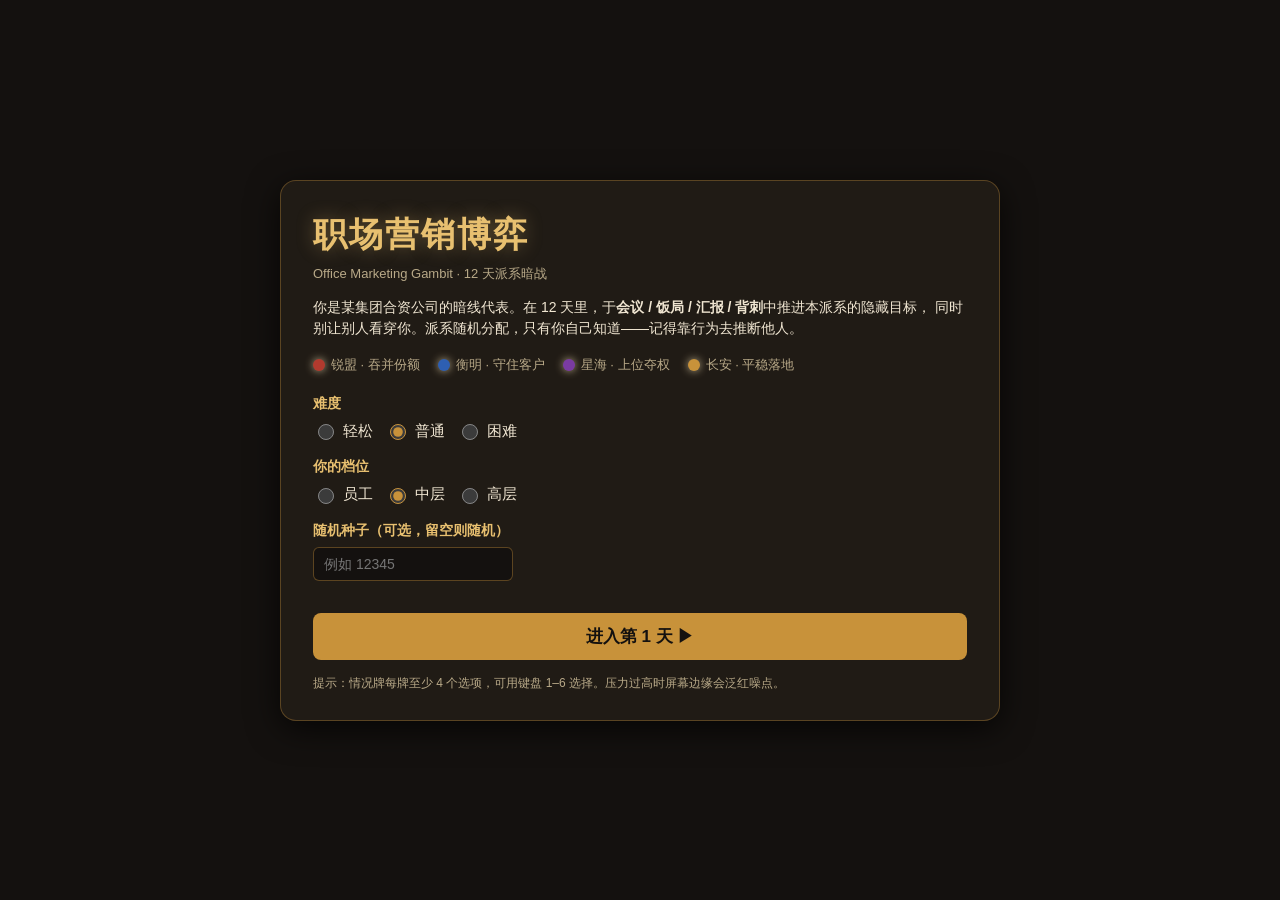
==== web/index.html @ d74a3588 "feat: 网页版「王权」式 Reigns 四表盘机制(业绩/人脉/声望/精力 此消彼长 + 左右二选一 + 触边危机) 并完成 Python 端同步" ====
<!DOCTYPE html>
<html lang="zh-CN">
<head>
  <meta charset="UTF-8" />
  <meta name="viewport" content="width=device-width, initial-scale=1.0, viewport-fit=cover" />
  <meta name="color-scheme" content="dark" />
  <meta name="theme-color" content="#14110F" />
  <title>职场营销博弈 · Office Marketing Gambit</title>
  <link rel="stylesheet" href="style.css" />
</head>
<body>
  <div id="stress-overlay"></div>

  <!-- ============ 开局选择 ============ -->
  <section id="start-screen" class="screen">
    <div class="start-card">
      <h1 class="game-title">职场营销博弈</h1>
      <div class="game-subtitle">Office Marketing Gambit · 12 天派系暗战</div>
      <p class="start-intro">
        你是某集团合资公司的暗线代表。在 12 天里，于<b>会议 / 饭局 / 汇报 / 背刺</b>中推进本派系的隐藏目标，
        同时别让别人看穿你。派系随机分配，只有你自己知道——记得靠行为去推断他人。
      </p>

      <div class="legend">
        <div class="legend-item"><span class="dot" style="background:#B23A2E"></span>锐盟 · 吞并份额</div>
        <div class="legend-item"><span class="dot" style="background:#2E5FB2"></span>衡明 · 守住客户</div>
        <div class="legend-item"><span class="dot" style="background:#7A3BA2"></span>星海 · 上位夺权</div>
        <div class="legend-item"><span class="dot" style="background:#C8923A"></span>长安 · 平稳落地</div>
      </div>

      <div class="pick-group">
        <div class="pick-label">难度</div>
        <div class="pick-opts">
          <label class="radio"><input type="radio" name="difficulty" value="easy" /><span>轻松</span></label>
          <label class="radio"><input type="radio" name="difficulty" value="medium" checked /><span>普通</span></label>
          <label class="radio"><input type="radio" name="difficulty" value="hard" /><span>困难</span></label>
        </div>
      </div>

      <div class="pick-group">
        <div class="pick-label">你的档位</div>
        <div class="pick-opts">
          <label class="radio"><input type="radio" name="tier" value="employee" /><span>员工</span></label>
          <label class="radio"><input type="radio" name="tier" value="mid" checked /><span>中层</span></label>
          <label class="radio"><input type="radio" name="tier" value="senior" /><span>高层</span></label>
        </div>
      </div>

      <div class="pick-group">
        <div class="pick-label">随机种子（可选，留空则随机）</div>
        <div class="pick-opts">
          <input id="seed-input" type="text" inputmode="numeric" placeholder="例如 12345" />
        </div>
      </div>

      <button id="start-btn" class="continue-btn big">进入第 1 天 ▶</button>
      <div class="start-tip">提示：情况牌每牌至少 4 个选项，可用键盘 1–6 选择。压力过高时屏幕边缘会泛红噪点。</div>
    </div>
  </section>

  <!-- ============ 游戏主体 ============ -->
  <section id="game-screen" class="screen" hidden>
    <header id="topbar">
      <div class="top-row">
        <div id="day-label" class="day-label">第 1 天</div>
        <div id="cash-pill" class="cash-pill">预算 ¥20 万</div>
      </div>
      <div class="bars">
        <div class="bar-block">
          <span class="bar-name">业绩</span>
          <div class="bar"><div id="bar-performance" class="bar-fill"></div></div>
          <span id="val-performance" class="bar-val">0</span>
        </div>
        <div class="bar-block">
          <span class="bar-name">人脉</span>
          <div class="bar"><div id="bar-network" class="bar-fill"></div></div>
          <span id="val-network" class="bar-val">0</span>
        </div>
        <div class="bar-block">
          <span class="bar-name">声望</span>
          <div class="bar"><div id="bar-influence" class="bar-fill"></div></div>
          <span id="val-influence" class="bar-val">0</span>
        </div>
        <div class="bar-block">
          <span class="bar-name">精力</span>
          <div class="bar"><div id="bar-energy" class="bar-fill"></div></div>
          <span id="val-energy" class="bar-val">0</span>
        </div>
      </div>
      <div id="meta-line" class="meta-line"></div>
    </header>

    <div id="main-row">
      <div id="stage" class="stage"></div>
      <aside id="sidebar">
        <div id="roster" class="roster"></div>
        <div id="log" class="log"></div>
      </aside>
    </div>
  </section>

  <!-- ============ 终局揭示 ============ -->
  <section id="end-screen" class="screen" hidden></section>

  <!-- ============ Reigns 危机弹层（全屏遮罩） ============ -->
  <div id="crisis-modal" class="crisis-modal" hidden></div>

  <script src="tuning.js"></script>
  <script src="cards.js"></script>
  <script src="game.js"></script>
</body>
</html>
---- web/style.css ----
/* =====================================================================
 * 职场营销博弈 · 暗场烛光主题（遵循 design/art/art-bible.md）
 * 底色 #14110F · 烛光橙 #E8C070 · 派系四色 · 资源条 声望/压力/预算
 * 全中文系统字体；压力升高时边缘泛红噪点偏色。
 * ===================================================================== */
:root {
  --bg-deep: #14110F;
  --bg-panel: #211C17;
  --parchment: #E8D9B5;
  --amber: #C8923A;
  --glow: #E8C070;
  --text-1: #F0E6D2;
  --text-2: #B8A988;
  --danger: #D6453D;
  --caution: #E0A52E;
  --fva: #B23A2E;
  --fvb: #2E5FB2;
  --fvc: #7A3BA2;
  --fvd: #C8923A;
  --r: 8px;
  --font-ui: "Microsoft YaHei", "PingFang SC", "Source Han Sans SC", "Noto Sans CJK SC", SimHei, sans-serif;
  --font-serif: "Source Han Serif SC", "Noto Serif CJK SC", STSong, "Microsoft YaHei", serif;
}

*, *::before, *::after { box-sizing: border-box; }
html, body { margin: 0; padding: 0; height: 100%; max-width: 100%; overflow-x: hidden; }
body {
  background: var(--bg-deep);
  color: var(--text-1);
  font-family: var(--font-ui);
  font-size: 15px;
  line-height: 1.5;
  -webkit-font-smoothing: antialiased;
  overflow: hidden;
}
[hidden] { display: none !important; }

/* 压力偏色噪点覆盖层 */
#stress-overlay {
  position: fixed; inset: 0; pointer-events: none; z-index: 50; opacity: 0;
  transition: opacity .4s ease;
  background:
    radial-gradient(ellipse at center, rgba(0,0,0,0) 55%, rgba(214,69,61,.55) 100%),
    repeating-conic-gradient(from 0deg, rgba(214,69,61,.05) 0deg 6deg, rgba(0,0,0,0) 6deg 12deg);
  mix-blend-mode: screen;
}

.screen { position: relative; width: 100%; max-width: 100%; height: 100vh; }

/* ---------------- 开局选择 ---------------- */
#start-screen { display: flex; align-items: center; justify-content: center; padding: 24px; overflow: auto; }
.start-card {
  width: 100%; max-width: 720px; background: rgba(33,28,23,.94);
  border: 1px solid rgba(200,146,58,.35); border-radius: 16px;
  padding: 28px 32px; box-shadow: 0 8px 32px rgba(0,0,0,.7);
}
.game-title {
  font-family: var(--font-serif); font-size: 34px; font-weight: 700;
  color: var(--glow); margin: 0 0 4px; letter-spacing: 2px;
  text-shadow: 0 0 18px rgba(232,192,112,.35);
}
.game-subtitle { color: var(--text-2); font-size: 13px; margin-bottom: 14px; }
.start-intro { color: var(--text-1); font-size: 14px; margin: 0 0 16px; }
.legend { display: flex; flex-wrap: wrap; gap: 10px 18px; margin: 0 0 18px; }
.legend-item { display: flex; align-items: center; gap: 6px; font-size: 13px; color: var(--text-2); }
.dot { width: 12px; height: 12px; border-radius: 50%; display: inline-block; box-shadow: 0 0 8px currentColor; }

.pick-group { margin: 14px 0; }
.pick-label { font-size: 14px; color: var(--glow); margin-bottom: 6px; font-weight: 600; }
.pick-opts { display: flex; flex-wrap: wrap; gap: 12px; align-items: center; }
.radio { display: inline-flex; align-items: center; gap: 6px; cursor: pointer; font-size: 15px; }
.radio input { accent-color: var(--amber); width: 16px; height: 16px; }
#seed-input {
  background: #14110F; border: 1px solid rgba(200,146,58,.4); color: var(--text-1);
  border-radius: 6px; padding: 8px 10px; font-size: 14px; width: 200px; max-width: 100%; font-family: var(--font-ui);
}
#seed-input:focus { outline: 2px solid var(--amber); }
.start-tip { color: var(--text-2); font-size: 12px; margin-top: 14px; }

/* ---------------- 按钮通用 ---------------- */
.continue-btn {
  background: var(--amber); color: #14110F; border: none; border-radius: var(--r);
  font-family: var(--font-ui); font-size: 15px; font-weight: 700; padding: 10px 18px;
  cursor: pointer; margin-top: 8px; transition: filter .15s, transform .05s;
}
.continue-btn:hover { filter: brightness(1.1); }
.continue-btn:active { transform: translateY(1px); }
.continue-btn.big { font-size: 17px; padding: 12px 26px; width: 100%; margin-top: 18px; }

/* ---------------- 顶部栏 ---------------- */
#game-screen { display: flex; flex-direction: column; max-width: 1280px; height: 100vh; max-height: 720px; margin: 0 auto; }
#topbar { background: var(--bg-panel); padding: 10px 16px; border-bottom: 1px solid rgba(200,146,58,.25); flex: 0 0 auto; }
.top-row { display: flex; justify-content: space-between; align-items: baseline; }
.day-label { font-family: var(--font-serif); font-size: 20px; font-weight: 700; color: var(--text-1); }
.goal-label { font-size: 13px; color: var(--text-2); }
.goal-label b { color: var(--glow); }
.bars { display: flex; flex-wrap: wrap; gap: 18px; margin-top: 8px; }
.bar-block { display: flex; align-items: center; gap: 8px; min-width: 0; }
.bar-name { font-size: 12px; color: var(--text-2); min-width: 56px; flex: 0 0 auto; }
/* 流式：桌面仍为 240px 上限，窄屏自动压缩 */
.bar { flex: 0 1 240px; width: 240px; max-width: 100%; min-width: 48px; height: 12px; background: #2A241D; border-radius: 6px; overflow: hidden; border: 1px solid rgba(0,0,0,.4); }
.bar-fill { height: 100%; width: 0; border-radius: 6px; transition: width .35s ease, background .35s; }
.bar-val { font-family: monospace; font-size: 13px; color: var(--text-1); min-width: 30px; }
.meta-line { font-size: 12px; color: var(--text-2); margin-top: 6px; }

/* ---------------- 主区 ---------------- */
#main-row { display: flex; flex: 1 1 auto; min-height: 0; min-width: 0; }
.stage { flex: 1 1 auto; min-width: 0; overflow-y: auto; padding: 18px 20px; }
#sidebar { display: flex; flex-direction: column; min-height: 0; min-width: 0; }
.roster { width: 300px; max-width: 100%; flex: 1 1 auto; min-height: 0; border-left: 1px solid rgba(200,146,58,.18); background: #181410; overflow-y: auto; padding: 10px; }
.log { height: 170px; flex: 0 0 auto; border-top: 1px solid rgba(200,146,58,.18); background: #1B1712; overflow-y: auto; padding: 8px 10px; font-size: 12px; color: #C8BFA8; }

/* ---------------- 面板 / 卡牌 ---------------- */
.panel { width: 100%; max-width: 760px; }
.panel-title { font-family: var(--font-serif); font-size: 22px; font-weight: 700; color: var(--glow); margin: 4px 0 10px; }
.panel-desc { font-size: 15px; color: var(--text-1); margin: 0 0 14px; line-height: 1.6; }

.card {
  width: 100%; max-width: 760px; background: var(--bg-panel); border: 1px solid rgba(200,146,58,.3);
  border-radius: 12px; padding: 16px 18px; box-shadow: 0 4px 16px rgba(0,0,0,.55);
}
.card-head { display: flex; align-items: center; gap: 8px; border-bottom: 1px solid rgba(200,146,58,.18); padding-bottom: 8px; }
.card-cat-icon { font-size: 20px; }
.card-cat { color: var(--glow); font-size: 14px; font-weight: 600; }
.card-title { font-family: var(--font-serif); font-size: 20px; font-weight: 700; color: var(--text-1); margin: 10px 0 6px; }
.card-text { font-size: 14px; color: #D8CFBC; line-height: 1.7; margin: 0 0 12px; }

.options { display: flex; flex-direction: column; gap: 8px; }
.opt-btn {
  display: flex; align-items: center; gap: 10px; text-align: left;
  width: 100%; min-width: 0;
  background: #2A241D; color: var(--text-1); border: 1px solid rgba(200,146,58,.5);
  border-radius: var(--r); padding: 10px 12px; font-family: var(--font-ui); font-size: 14px;
  cursor: pointer; transition: filter .12s, background .12s, border-color .12s;
}
.opt-btn:hover { filter: brightness(1.12); border-color: var(--glow); background: #322a20; }
.opt-btn:focus-visible { outline: 2px solid var(--glow); outline-offset: 1px; }
.opt-btn.danger { background: #3A201C; border-color: rgba(214,69,61,.6); }
.opt-btn.danger:hover { border-color: var(--danger); }
.opt-num { font-family: serif; font-size: 16px; color: var(--glow); flex: 0 0 auto; }
.opt-label { flex: 1 1 auto; min-width: 0; overflow-wrap: break-word; }
.opt-eff { flex: 0 0 auto; font-family: monospace; font-size: 12px; color: var(--text-2); }

/* ---------------- 结算列表 ---------------- */
.settle-list { display: flex; flex-direction: column; gap: 4px; margin: 4px 0 8px; }
.settle-row { font-size: 13px; color: #C8BFA8; padding: 5px 8px; background: #1B1712; border-radius: 6px; }
.settle-row.me { color: var(--glow); background: #2A2417; font-weight: 600; }

/* ---------------- 名册 ---------------- */
.roster-head { font-size: 13px; color: var(--glow); font-weight: 600; margin-bottom: 8px; padding-left: 2px; }
.actor-row { display: flex; align-items: center; gap: 8px; padding: 6px 4px; border-radius: 8px; }
.actor-row.dead { opacity: .45; }
.actor-row + .actor-row { border-top: 1px solid rgba(255,255,255,.05); }
.sil { width: 40px; height: 46px; flex: 0 0 auto; display: flex; align-items: flex-end; justify-content: center; }
.actor-info { flex: 1 1 auto; min-width: 0; }
.actor-name { font-size: 13px; color: var(--text-1); font-weight: 600; }
.actor-status { font-size: 11px; color: var(--text-2); }
.actor-fac { font-size: 11px; }
.actor-fac.watermark { letter-spacing: 2px; opacity: .8; }
.mini-bar { width: 38px; height: 6px; background: #2A241D; border-radius: 3px; overflow: hidden; flex: 0 0 auto; }
.mini-fill { height: 100%; background: var(--glow); }

/* ---------------- 日志 ---------------- */
.log-line { padding: 2px 0; border-bottom: 1px solid rgba(255,255,255,.04); }

/* ---------------- 终局 ---------------- */
#end-screen { display: block; overflow: auto; padding: 28px; }
.end-title { font-family: var(--font-serif); font-size: 30px; font-weight: 700; margin: 0 0 6px; text-shadow: 0 0 18px rgba(232,192,112,.3); }
.end-sub { font-size: 14px; color: var(--text-2); margin-bottom: 14px; }
.end-stats { display: flex; flex-wrap: wrap; gap: 8px 22px; margin-bottom: 16px; }
.stat-line { font-size: 14px; color: var(--text-1); }
.stat-k { color: var(--text-2); }
.stat-v { color: var(--glow); font-weight: 600; }
.reveal-h { font-family: var(--font-serif); font-size: 20px; color: var(--glow); margin: 12px 0 8px; }
.reveal-table { width: 100%; max-width: 880px; border: 1px solid rgba(200,146,58,.3); border-radius: 10px; overflow: hidden; }
.reveal-row { display: grid; grid-template-columns: 1.3fr 1fr .9fr 1.4fr .8fr .8fr .8fr; gap: 6px; padding: 7px 10px; font-size: 13px; align-items: center; }
.reveal-row > span { min-width: 0; overflow-wrap: break-word; }
.reveal-row.head { background: var(--bg-panel); color: var(--text-2); font-weight: 600; }
.reveal-row + .reveal-row { border-top: 1px solid rgba(255,255,255,.05); }
.reveal-row.me { background: #2A2417; font-weight: 600; }

::-webkit-scrollbar { width: 9px; height: 9px; }
::-webkit-scrollbar-thumb { background: #3a3128; border-radius: 5px; }
body { scrollbar-color: #3a3128 #14110F; }

/* =====================================================================
 * Reigns 四表盘 / 二选一卡 / 危机弹层（设计 §7 / §B / §C）
 * ===================================================================== */
/* 现金改为 pill */
.cash-pill {
  background: rgba(200,146,58,.16); border: 1px solid rgba(200,146,58,.5);
  color: var(--glow); border-radius: 999px; padding: 4px 14px;
  font-weight: 700; font-size: 13px; font-family: monospace; white-space: nowrap;
}
/* 表盘预警：≥80 橙闪 / ≤20 红闪（不动内联 background，仅加亮度脉冲 + 光晕） */
.bar-fill.warn { animation: barWarn .9s ease-in-out infinite; box-shadow: 0 0 8px rgba(224,165,46,.85); }
.bar-fill.danger { animation: barDanger .6s ease-in-out infinite; box-shadow: 0 0 10px rgba(214,69,61,.95); }
@keyframes barWarn { 0%,100% { filter: brightness(1); } 50% { filter: brightness(1.55); } }
@keyframes barDanger { 0%,100% { filter: brightness(1); } 50% { filter: brightness(1.8); } }

/* 二选一卡：整卡滑动热区，左右两半区 */
.reign-card {
  width: 100%; max-width: 760px; background: var(--bg-panel);
  border: 1px solid rgba(200,146,58,.3); border-radius: 12px; padding: 16px 18px;
  box-shadow: 0 4px 16px rgba(0,0,0,.55); touch-action: none;
  display: flex; flex-wrap: wrap; align-items: stretch; gap: 10px;
  transition: transform .18s ease; will-change: transform;
}
.reign-card.dragging { transition: none; }
.reign-card > .card-head, .reign-card > .card-title, .reign-card > .card-text { flex: 1 1 100%; }
.reign-left, .reign-right {
  flex: 1 1 calc(50% - 5px); min-width: 0; min-height: 88px;
  display: flex; flex-direction: column; justify-content: center; gap: 6px;
  padding: 12px 14px; border-radius: 10px; cursor: pointer;
  border: 1px solid transparent; transition: filter .12s, background .12s;
  user-select: none; -webkit-user-select: none;
}
.reign-left { background: rgba(63,167,106,.12); border-color: rgba(63,167,106,.5); text-align: left; align-items: flex-start; }
.reign-right { background: rgba(180,58,46,.12); border-color: rgba(180,58,46,.5); text-align: right; align-items: flex-end; }
.reign-left:hover, .reign-left:focus-visible { filter: brightness(1.15); outline: 2px solid #3FA76A; outline-offset: 1px; }
.reign-right:hover, .reign-right:focus-visible { filter: brightness(1.15); outline: 2px solid #D0604E; outline-offset: 1px; }
.reign-side-label { font-size: 13px; font-weight: 700; }
.reign-left .reign-side-label { color: #3FA76A; }
.reign-right .reign-side-label { color: #D0604E; }
.reign-choice-label { font-size: 15px; color: var(--text-1); font-weight: 600; overflow-wrap: break-word; }
.reign-eff { font-size: 12px; color: var(--text-2); font-family: monospace; }
.swipe-hint { flex: 1 1 100%; margin-top: 2px; font-size: 12px; color: var(--text-2); text-align: center; }

/* 危机弹层（全屏遮罩） */
.crisis-modal {
  position: fixed; inset: 0; z-index: 100; display: flex;
  align-items: center; justify-content: center; padding: 24px;
  background: rgba(8,6,5,.82); -webkit-backdrop-filter: blur(2px); backdrop-filter: blur(2px);
}
.crisis-inner {
  width: 100%; max-width: 560px; background: var(--bg-panel);
  border: 1px solid rgba(214,69,61,.5); border-radius: 16px; padding: 24px 26px;
  box-shadow: 0 12px 40px rgba(0,0,0,.8); text-align: center;
}
.crisis-title { font-family: var(--font-serif); font-size: 26px; color: var(--danger); margin: 0 0 12px; }
.crisis-text { font-size: 15px; color: var(--text-1); line-height: 1.75; margin-bottom: 18px; }
.crisis-text br { line-height: 2; }
.crisis-inner .continue-btn { min-width: 200px; }

/* 终局死因行 */
.end-cause { font-size: 14px; color: var(--danger); margin-bottom: 6px; font-weight: 600; }
.end-cause.dim { color: var(--text-2); font-weight: 400; }

@media (max-width: 768px) {
  .cash-pill { font-size: 12px; padding: 3px 10px; }
  .reign-card { padding: 14px; gap: 8px; }
  .reign-left, .reign-right { min-height: 76px; padding: 10px 12px; }
  .reign-side-label { font-size: 12px; }
  .reign-choice-label { font-size: 14px; }
  .crisis-inner { padding: 20px 18px; }
  .crisis-title { font-size: 22px; }
}
@media (max-width: 480px) {
  .reign-left, .reign-right { min-height: 70px; padding: 9px 10px; }
  .reign-choice-label { font-size: 13px; }
}

/* =====================================================================
 * 响应式：移动端竖屏适配（只改排版，不改配色/文案/数值）
 * ≤768px 平板与中大手机；≤480px 小手机。策略：
 *   1) 桌面的「双栏 + 三个固定滚动区」改为单栏整页纵向滚动，顶栏 sticky；
 *   2) 资源条由 240px 固定宽改为整行流式；
 *   3) 名册由 300px 侧栏改为 auto-fill 网格；
 *   4) 所有可点元素 min-height 44px，正文 ≥16px。
 * ===================================================================== */
@media (max-width: 768px) {
  /* overflow 写在根元素上（会传播到视口）：既裁掉横向溢出，又不打断 sticky 顶栏 */
  html {
    height: auto; min-height: 100%;
    overflow-x: hidden; overflow-y: auto;
    -webkit-text-size-adjust: 100%;
  }
  body {
    height: auto; min-height: 100%;
    overflow: visible;              /* 覆盖桌面端的 overflow:hidden，改为整页纵向滚动 */
    font-size: 16px;
    -webkit-tap-highlight-color: rgba(232,192,112,.18);
  }

  .screen { height: auto; min-height: 100vh; min-height: 100dvh; }

  /* ---- 开局选择屏 ---- */
  #start-screen { align-items: flex-start; justify-content: flex-start; padding: 16px 12px 28px; }
  .start-card { padding: 18px 16px; border-radius: 12px; }
  .game-title { font-size: 26px; letter-spacing: 1px; }
  .game-subtitle { font-size: 13px; }
  .start-intro { font-size: 16px; line-height: 1.65; }
  .legend { gap: 8px 14px; }
  .legend-item { font-size: 14px; }
  .pick-group { margin: 16px 0; }
  .pick-label { font-size: 15px; }
  .pick-opts { gap: 10px; }
  /* 单选做成可点胶囊，避免误触 */
  .radio {
    min-height: 44px; padding: 6px 12px; font-size: 16px;
    border: 1px solid rgba(200,146,58,.28); border-radius: 22px;
    background: rgba(20,17,15,.55);
  }
  .radio input { width: 20px; height: 20px; }
  #seed-input { width: 100%; min-height: 44px; font-size: 16px; }
  .start-tip { font-size: 13px; line-height: 1.6; }

  /* ---- 按钮触控尺寸 ---- */
  .continue-btn { min-height: 44px; font-size: 16px; padding: 12px 20px; }
  .continue-btn.big { font-size: 17px; min-height: 48px; }

  /* ---- 主界面：整页纵向滚动 ---- */
  #game-screen { height: auto; min-height: 100vh; min-height: 100dvh; max-height: none; max-width: 100%; }
  #topbar { position: sticky; top: 0; z-index: 20; padding: 8px 12px; }
  .top-row { flex-wrap: wrap; gap: 2px 8px; }
  .day-label { font-size: 18px; }
  .goal-label { flex: 1 1 100%; font-size: 12px; line-height: 1.5; }
  .bars { flex-direction: column; gap: 6px; margin-top: 6px; }
  .bar-block { width: 100%; }
  .bar-name { min-width: 4.6em; }
  /* 资源条：固定 240px -> 撑满剩余宽度 */
  .bar { flex: 1 1 auto; width: auto; max-width: none; height: 10px; }
  .bar-val { min-width: 2.6em; text-align: right; }
  .meta-line { font-size: 12px; line-height: 1.5; }

  #main-row { flex-direction: column; min-height: 0; }
  .stage { flex: 1 1 auto; overflow: visible; padding: 14px 12px 18px; }

  /* ---- 卡牌 / 面板 ---- */
  .panel-title { font-size: 20px; }
  .panel-desc { font-size: 16px; }
  .card { padding: 14px; border-radius: 10px; }
  .card-title { font-size: 19px; }
  .card-text { font-size: 16px; }
  .card-cat { font-size: 14px; }

  /* ---- 选项列表（含联席会议投票 9 人列表） ---- */
  .options { gap: 10px; }
  .opt-btn { min-height: 44px; font-size: 16px; padding: 12px; line-height: 1.5; }
  .opt-num { font-size: 17px; }
  .opt-eff { font-size: 12px; }
  .settle-row { font-size: 14px; padding: 6px 8px; }

  /* ---- 名册：侧栏 -> 网格；日志：底部矮滚动区 ---- */
  #sidebar { flex: 0 0 auto; }
  .roster {
    width: 100%; flex: 0 0 auto;
    display: grid; grid-template-columns: repeat(auto-fill, minmax(170px, 1fr));
    gap: 6px 10px; align-content: start;
    /* 随整页滚动，避免嵌套滚动区抢触摸手势 */
    max-height: none; overflow: visible; padding: 10px 12px;
    border-left: none; border-top: 1px solid rgba(200,146,58,.18);
  }
  .roster-head { grid-column: 1 / -1; font-size: 14px; }
  .actor-row { padding: 6px; border-radius: 8px; background: rgba(255,255,255,.02); }
  .actor-row + .actor-row { border-top: none; }
  .actor-name { font-size: 14px; }
  .actor-status, .actor-fac { font-size: 12px; }
  .log { height: auto; min-height: 84px; max-height: 26vh; font-size: 13px; padding: 8px 12px; }

  /* ---- 结局屏 ---- */
  #end-screen { padding: 18px 12px 28px; }
  .end-title { font-size: 24px; }
  .end-sub { font-size: 14px; line-height: 1.6; }
  .end-stats { gap: 8px 16px; }
  .reveal-h { font-size: 18px; }
  .reveal-row { grid-template-columns: 1.1fr .8fr .6fr 1fr .55fr .55fr .6fr; gap: 4px; padding: 6px 8px; font-size: 12px; }
}

@media (max-width: 480px) {
  #start-screen { padding: 12px 10px 24px; }
  .start-card { padding: 16px 13px; }
  .game-title { font-size: 22px; letter-spacing: 0; }
  .game-subtitle { font-size: 12px; }
  /* 四派系图例：两列自适应，避免长条溢出 */
  .legend { display: grid; grid-template-columns: repeat(auto-fit, minmax(138px, 1fr)); gap: 8px 10px; }
  .continue-btn { width: 100%; }

  #topbar { padding: 8px 10px; }
  .day-label { font-size: 17px; }
  .bar-name { min-width: 4.2em; font-size: 12px; }
  .stage { padding: 12px 10px 16px; }
  .card { padding: 12px; }
  .card-title { font-size: 18px; }

  /* 选项：数字+文案一行，效果值换到第二行右对齐 */
  .opt-btn { flex-wrap: wrap; row-gap: 4px; align-items: flex-start; padding: 11px 12px; }
  .opt-num { line-height: 1.5; }
  .opt-label { flex: 1 1 60%; }
  .opt-eff, .opt-sub { flex: 1 1 100%; text-align: right; color: var(--text-2); }
  .opt-sub { font-size: 13px; }

  .roster { grid-template-columns: 1fr; padding: 10px; }
  .log { max-height: 24vh; padding: 8px 10px; }

  #end-screen { padding: 16px 10px 24px; }
  .end-title { font-size: 21px; }
  .stat-line { font-size: 13px; }
  /* 揭示表：7 列 -> 4 列自动折行（表头同步折行，列仍对齐） */
  .reveal-row { grid-template-columns: repeat(4, minmax(0, 1fr)); gap: 2px 6px; padding: 7px 8px; font-size: 12px; }
}

/* 极窄屏（≈320px）兜底：进一步压缩非关键留白 */
@media (max-width: 360px) {
  .start-card { padding: 14px 11px; }
  .game-title { font-size: 20px; }
  .legend { grid-template-columns: 1fr; }
  .bar-name { min-width: 3.8em; }
  .opt-btn { padding: 11px 10px; gap: 8px; }
  .reveal-row { font-size: 11px; padding: 6px; }
}
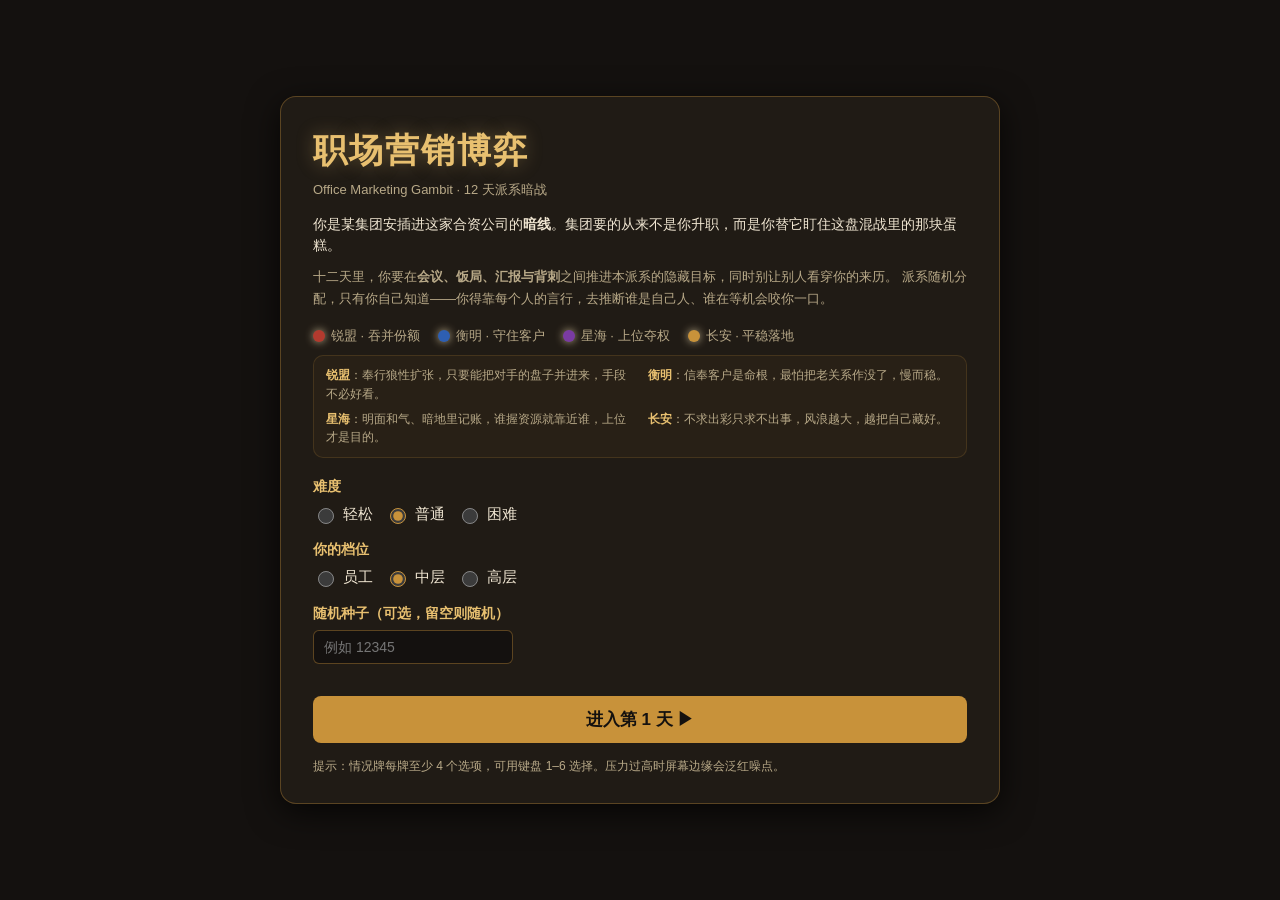
==== commit 722f73bb: "feat: 网页版内容富集（flavor/后果反馈/人物小传/开场+多结局） 四块加血肉，纯展示层不破核心博弈逻辑： 1. 卡片氛围感：新增 tools/gen_flavor.js，按 categor" ====
--- a/web/index.html
+++ b/web/index.html
@@ -17,8 +17,11 @@
       <h1 class="game-title">职场营销博弈</h1>
       <div class="game-subtitle">Office Marketing Gambit · 12 天派系暗战</div>
       <p class="start-intro">
-        你是某集团合资公司的暗线代表。在 12 天里，于<b>会议 / 饭局 / 汇报 / 背刺</b>中推进本派系的隐藏目标，
-        同时别让别人看穿你。派系随机分配，只有你自己知道——记得靠行为去推断他人。
+        你是某集团安插进这家合资公司的<b>暗线</b>。集团要的从来不是你升职，而是你替它盯住这盘混战里的那块蛋糕。
+      </p>
+      <p class="start-story">
+        十二天里，你要在<b>会议、饭局、汇报与背刺</b>之间推进本派系的隐藏目标，同时别让别人看穿你的来历。
+        派系随机分配，只有你自己知道——你得靠每个人的言行，去推断谁是自己人、谁在等机会咬你一口。
       </p>
 
       <div class="legend">
@@ -26,6 +29,12 @@
         <div class="legend-item"><span class="dot" style="background:#2E5FB2"></span>衡明 · 守住客户</div>
         <div class="legend-item"><span class="dot" style="background:#7A3BA2"></span>星海 · 上位夺权</div>
         <div class="legend-item"><span class="dot" style="background:#C8923A"></span>长安 · 平稳落地</div>
+      </div>
+      <div class="faction-intro">
+        <div class="faction-bio"><b>锐盟</b>：奉行狼性扩张，只要能把对手的盘子并进来，手段不必好看。</div>
+        <div class="faction-bio"><b>衡明</b>：信奉客户是命根，最怕把老关系作没了，慢而稳。</div>
+        <div class="faction-bio"><b>星海</b>：明面和气、暗地里记账，谁握资源就靠近谁，上位才是目的。</div>
+        <div class="faction-bio"><b>长安</b>：不求出彩只求不出事，风浪越大，越把自己藏好。</div>
       </div>
 
       <div class="pick-group">
@@ -87,6 +96,7 @@
           <span id="val-energy" class="bar-val">0</span>
         </div>
       </div>
+      <div id="goal-label" class="goal-label"></div>
       <div id="meta-line" class="meta-line"></div>
     </header>
 
--- a/web/style.css
+++ b/web/style.css
@@ -60,10 +60,45 @@
   text-shadow: 0 0 18px rgba(232,192,112,.35);
 }
 .game-subtitle { color: var(--text-2); font-size: 13px; margin-bottom: 14px; }
-.start-intro { color: var(--text-1); font-size: 14px; margin: 0 0 16px; }
-.legend { display: flex; flex-wrap: wrap; gap: 10px 18px; margin: 0 0 18px; }
+.start-intro { color: var(--text-1); font-size: 14px; margin: 0 0 10px; }
+.start-story { color: var(--text-2); font-size: 13px; margin: 0 0 16px; line-height: 1.7; }
+.legend { display: flex; flex-wrap: wrap; gap: 10px 18px; margin: 0 0 10px; }
 .legend-item { display: flex; align-items: center; gap: 6px; font-size: 13px; color: var(--text-2); }
 .dot { width: 12px; height: 12px; border-radius: 50%; display: inline-block; box-shadow: 0 0 8px currentColor; }
+.faction-intro { display: grid; grid-template-columns: 1fr 1fr; gap: 6px 16px; margin: 0 0 18px; padding: 10px 12px; border: 1px solid rgba(200,146,58,.18); border-radius: 10px; background: rgba(200,146,58,.05); }
+.faction-bio { font-size: 12px; color: var(--text-2); line-height: 1.55; }
+.faction-bio b { color: var(--glow); font-weight: 700; }
+
+/* 卡片潜台词（flavor） */
+.card-flavor { font-size: 13px; color: #8C8475; font-style: italic; line-height: 1.65; margin: 0 0 12px; border-left: 2px solid rgba(200,146,58,.35); padding-left: 10px; }
+
+/* 选项语气提示 */
+.opt-tone { font-size: 12px; color: #C9A24A; margin-top: 6px; font-weight: 600; }
+
+/* 选择后动态旁白 */
+.narration { border: 1px solid rgba(200,146,58,.3); background: linear-gradient(180deg, rgba(40,32,24,.6), rgba(20,17,15,.6)); }
+.narration-tag { color: #C9A24A; font-size: 13px; letter-spacing: 2px; margin-bottom: 8px; }
+.narration-text { font-size: 16px; color: var(--text-1); line-height: 1.8; margin: 0 0 14px; }
+
+/* 人物小传弹层 */
+.bio-overlay { position: fixed; inset: 0; background: rgba(8,6,5,.72); display: flex; align-items: center; justify-content: center; z-index: 50; padding: 16px; }
+.bio-card { width: 100%; max-width: 460px; background: #1C1813; border: 1px solid rgba(200,146,58,.35); border-radius: 14px; padding: 20px 22px; box-shadow: 0 16px 50px rgba(0,0,0,.5); }
+.bio-name { font-family: var(--font-serif); font-size: 22px; font-weight: 700; color: var(--text-1); margin-bottom: 4px; }
+.bio-pos { font-size: 13px; color: var(--text-2); margin-bottom: 10px; }
+.bio-fac { font-size: 14px; font-weight: 600; margin-bottom: 12px; }
+.bio-tag { font-size: 14px; color: #C9A24A; font-style: italic; margin-bottom: 10px; line-height: 1.6; }
+.bio-line { font-size: 13px; color: var(--text-2); line-height: 1.75; margin-bottom: 12px; }
+.bio-attitude { font-size: 13px; color: var(--text-1); padding: 8px 10px; background: rgba(200,146,58,.08); border-radius: 8px; margin-bottom: 16px; }
+.bio-card .continue-btn { width: 100%; }
+
+/* 终局长文案 */
+.end-epilogue { margin: 6px 0 16px; padding: 14px 16px; border-left: 3px solid var(--glow); background: rgba(200,146,58,.07); border-radius: 0 10px 10px 0; }
+.end-epilogue-h { font-size: 13px; color: var(--glow); letter-spacing: 3px; margin-bottom: 8px; }
+.end-epilogue-text { font-size: 15px; color: var(--text-1); line-height: 1.9; margin: 0; }
+
+/* 名册行可点击（看小传） */
+.actor-row.clickable { cursor: pointer; }
+.actor-row.clickable:hover { background: rgba(200,146,58,.1); }
 
 .pick-group { margin: 14px 0; }
 .pick-label { font-size: 14px; color: var(--glow); margin-bottom: 6px; font-weight: 600; }
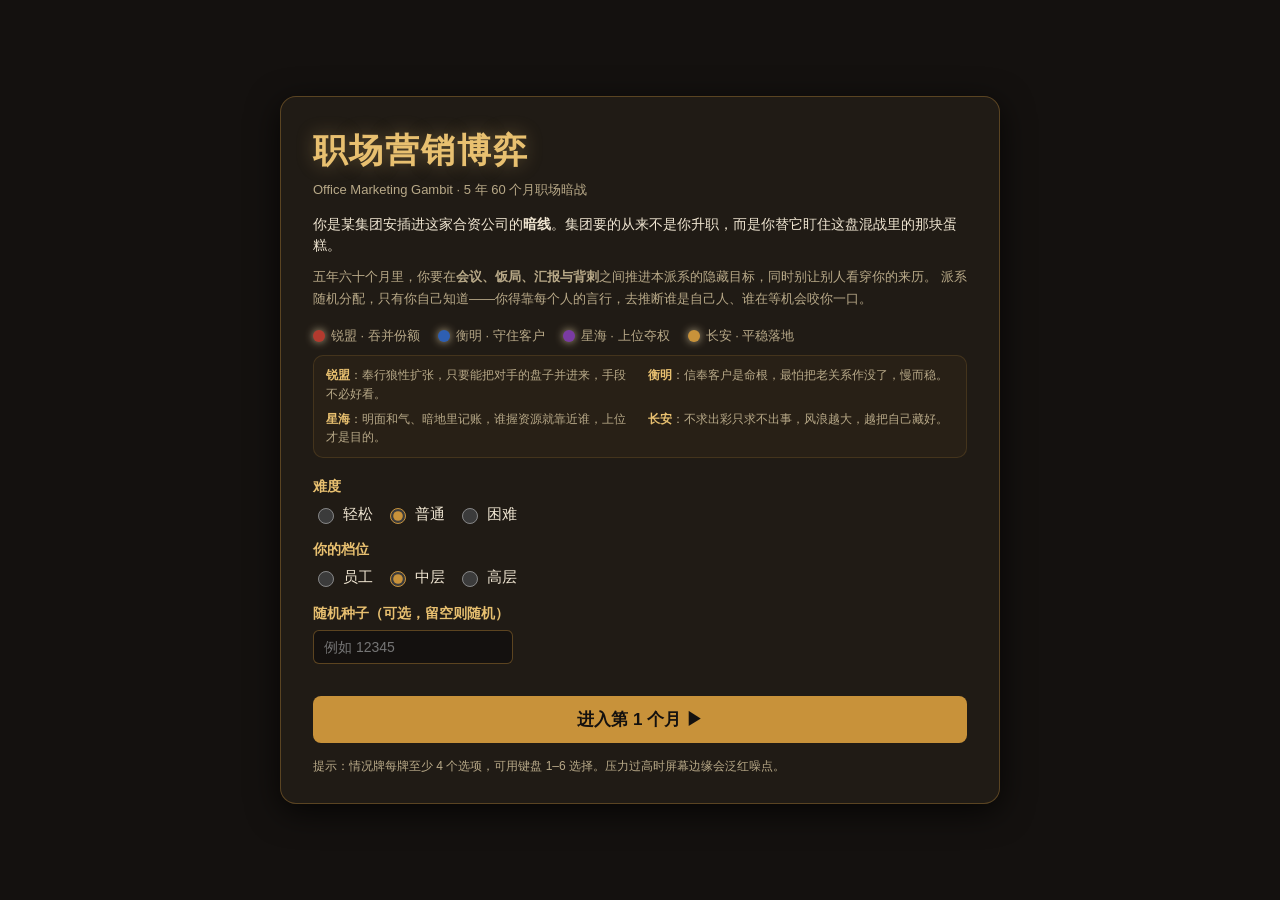
==== commit 6532453d: "feat: 月历制嵌套卡重构 + 372 张真实职场案例 结构性重构（用户拍板：60个月5年生涯 + 每月随机抽大事件）： - 引擎：state.day→state.month(1..60)，月份标签" ====
--- a/web/index.html
+++ b/web/index.html
@@ -15,12 +15,12 @@
   <section id="start-screen" class="screen">
     <div class="start-card">
       <h1 class="game-title">职场营销博弈</h1>
-      <div class="game-subtitle">Office Marketing Gambit · 12 天派系暗战</div>
+      <div class="game-subtitle">Office Marketing Gambit · 5 年 60 个月职场暗战</div>
       <p class="start-intro">
         你是某集团安插进这家合资公司的<b>暗线</b>。集团要的从来不是你升职，而是你替它盯住这盘混战里的那块蛋糕。
       </p>
       <p class="start-story">
-        十二天里，你要在<b>会议、饭局、汇报与背刺</b>之间推进本派系的隐藏目标，同时别让别人看穿你的来历。
+        五年六十个月里，你要在<b>会议、饭局、汇报与背刺</b>之间推进本派系的隐藏目标，同时别让别人看穿你的来历。
         派系随机分配，只有你自己知道——你得靠每个人的言行，去推断谁是自己人、谁在等机会咬你一口。
       </p>
 
@@ -62,7 +62,7 @@
         </div>
       </div>
 
-      <button id="start-btn" class="continue-btn big">进入第 1 天 ▶</button>
+      <button id="start-btn" class="continue-btn big">进入第 1 个月 ▶</button>
       <div class="start-tip">提示：情况牌每牌至少 4 个选项，可用键盘 1–6 选择。压力过高时屏幕边缘会泛红噪点。</div>
     </div>
   </section>
@@ -71,7 +71,7 @@
   <section id="game-screen" class="screen" hidden>
     <header id="topbar">
       <div class="top-row">
-        <div id="day-label" class="day-label">第 1 天</div>
+        <div id="day-label" class="day-label">第 1 月</div>
         <div id="cash-pill" class="cash-pill">预算 ¥20 万</div>
       </div>
       <div class="bars">
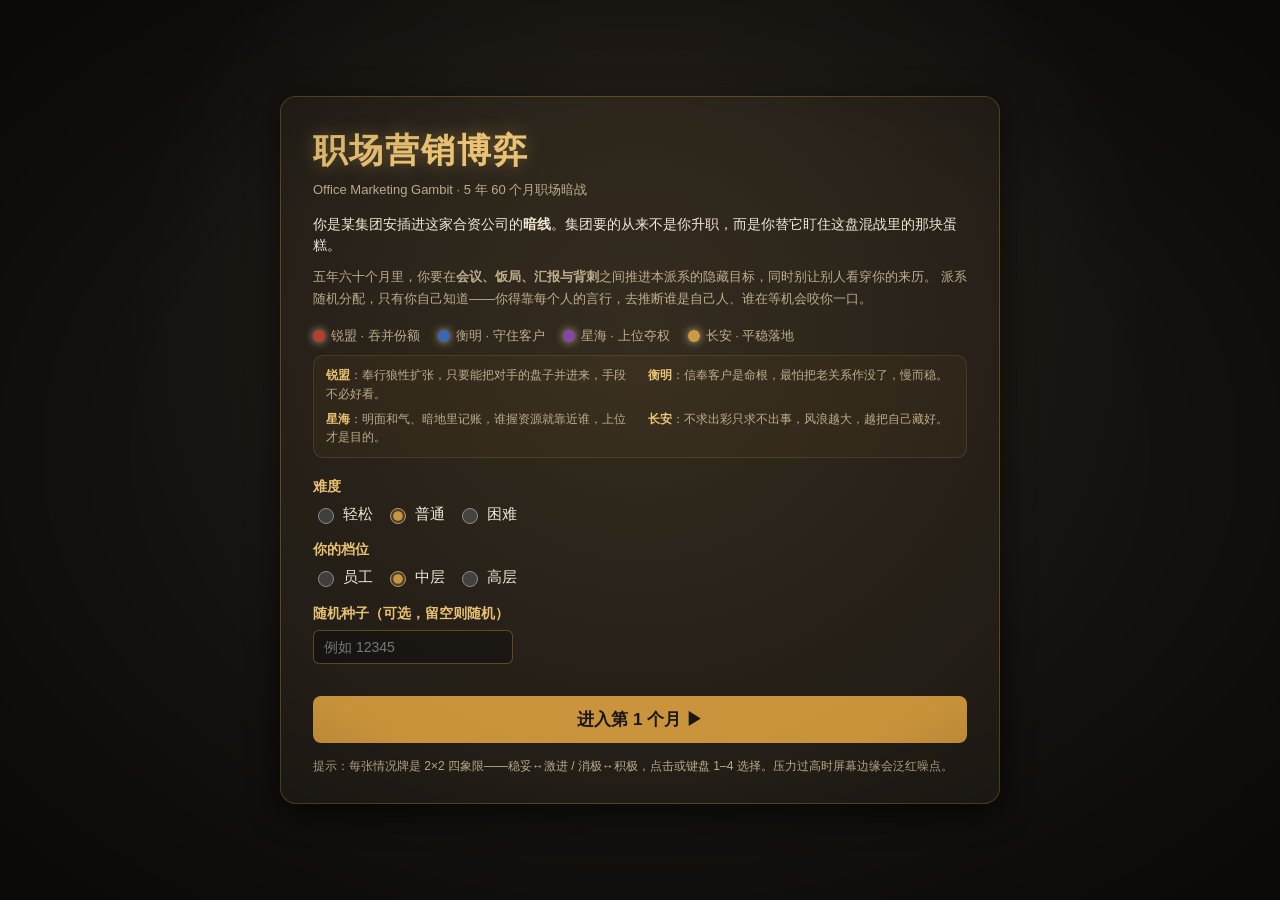
==== commit 85d711a7: "feat: 四象限决策网格 + 富文案 + 克制流畅动画 + 局势旁白增强 - 四象限：王权式左右滑卡 → 2×2 决策网格（横稳妥↔激进 × 纵消极↔积极），   点击 + 键盘1-4 选择，低精力" ====
--- a/web/index.html
+++ b/web/index.html
@@ -10,6 +10,8 @@
 </head>
 <body>
   <div id="stress-overlay"></div>
+  <div id="vignette-overlay"></div>
+  <div id="candle-overlay"></div>
 
   <!-- ============ 开局选择 ============ -->
   <section id="start-screen" class="screen">
@@ -63,7 +65,7 @@
       </div>
 
       <button id="start-btn" class="continue-btn big">进入第 1 个月 ▶</button>
-      <div class="start-tip">提示：情况牌每牌至少 4 个选项，可用键盘 1–6 选择。压力过高时屏幕边缘会泛红噪点。</div>
+      <div class="start-tip">提示：每张情况牌是 2×2 四象限——稳妥↔激进 / 消极↔积极，点击或键盘 1–4 选择。压力过高时屏幕边缘会泛红噪点。</div>
     </div>
   </section>
 
--- a/web/style.css
+++ b/web/style.css
@@ -17,6 +17,11 @@
   --fvb: #2E5FB2;
   --fvc: #7A3BA2;
   --fvd: #C8923A;
+  /* 四象限强调色（art-bible §10.3）：SA 稳进 / RA 猛进 / SP 守成 / RP 铤险 */
+  --q-sa: #36B0A4;
+  --q-ra: #E0702C;
+  --q-sp: #5E7C78;
+  --q-rp: #9C6E42;
   --r: 8px;
   --font-ui: "Microsoft YaHei", "PingFang SC", "Source Han Sans SC", "Noto Sans CJK SC", SimHei, sans-serif;
   --font-serif: "Source Han Serif SC", "Noto Serif CJK SC", STSong, "Microsoft YaHei", serif;
@@ -233,33 +238,82 @@
 @keyframes barWarn { 0%,100% { filter: brightness(1); } 50% { filter: brightness(1.55); } }
 @keyframes barDanger { 0%,100% { filter: brightness(1); } 50% { filter: brightness(1.8); } }
 
-/* 二选一卡：整卡滑动热区，左右两半区 */
-.reign-card {
-  width: 100%; max-width: 760px; background: var(--bg-panel);
+/* 四象限决策网格：2×2（左上 SA / 右上 RA / 左下 SP / 右下 RP） */
+.quad-card {
+  width: 100%; max-width: 780px; background: var(--bg-panel);
   border: 1px solid rgba(200,146,58,.3); border-radius: 12px; padding: 16px 18px;
-  box-shadow: 0 4px 16px rgba(0,0,0,.55); touch-action: none;
-  display: flex; flex-wrap: wrap; align-items: stretch; gap: 10px;
-  transition: transform .18s ease; will-change: transform;
-}
-.reign-card.dragging { transition: none; }
-.reign-card > .card-head, .reign-card > .card-title, .reign-card > .card-text { flex: 1 1 100%; }
-.reign-left, .reign-right {
-  flex: 1 1 calc(50% - 5px); min-width: 0; min-height: 88px;
-  display: flex; flex-direction: column; justify-content: center; gap: 6px;
-  padding: 12px 14px; border-radius: 10px; cursor: pointer;
-  border: 1px solid transparent; transition: filter .12s, background .12s;
+  box-shadow: 0 4px 16px rgba(0,0,0,.55);
+  animation: cardIn .25s ease-out both;
+}
+.quad-card.card-out { animation: cardOut .20s ease-out both; }
+.quad-card.low-energy { border-color: rgba(214,69,61,.5); }
+.quad-card > .card-head { margin: 0 0 6px; }
+.quad-card > .card-title { font-family: var(--font-serif); font-size: 22px; color: var(--glow); margin: 0 0 6px; }
+.quad-card > .card-text { font-size: 14px; color: var(--text-1); line-height: 1.65; margin: 0 0 6px; }
+.quad-card > .card-flavor { font-size: 13px; color: var(--text-2); font-style: italic; margin: 0 0 8px; }
+
+.quad-lowenergy {
+  margin: 8px 0; padding: 8px 12px; border-radius: 8px; font-size: 13px;
+  background: rgba(214,69,61,.14); border: 1px solid rgba(214,69,61,.5); color: #F1B4AE;
+}
+.quad-board { display: flex; flex-direction: column; align-items: center; gap: 6px; margin-top: 4px; }
+.quad-y { font-size: 12px; color: var(--text-2); letter-spacing: 1px; }
+.quad-y-pos { color: #8FB7AE; }
+.quad-y-neg { color: #9C8C6E; }
+.quad-grid {
+  display: grid; grid-template-columns: 1fr 1fr; gap: 10px; width: 100%;
+  position: relative;
+}
+.quad-cell {
+  display: flex; flex-direction: column; gap: 5px; text-align: left;
+  padding: 12px 14px; border-radius: 10px; cursor: pointer; min-height: 132px;
+  border: 1px solid rgba(255,255,255,.12); background: rgba(255,255,255,.04);
+  color: var(--text-1); font-family: var(--font-ui); font-size: 14px; line-height: 1.45;
+  transition: filter .12s ease-out, transform .12s ease-out, opacity .25s ease, background .12s ease-out;
   user-select: none; -webkit-user-select: none;
-}
-.reign-left { background: rgba(63,167,106,.12); border-color: rgba(63,167,106,.5); text-align: left; align-items: flex-start; }
-.reign-right { background: rgba(180,58,46,.12); border-color: rgba(180,58,46,.5); text-align: right; align-items: flex-end; }
-.reign-left:hover, .reign-left:focus-visible { filter: brightness(1.15); outline: 2px solid #3FA76A; outline-offset: 1px; }
-.reign-right:hover, .reign-right:focus-visible { filter: brightness(1.15); outline: 2px solid #D0604E; outline-offset: 1px; }
-.reign-side-label { font-size: 13px; font-weight: 700; }
-.reign-left .reign-side-label { color: #3FA76A; }
-.reign-right .reign-side-label { color: #D0604E; }
-.reign-choice-label { font-size: 15px; color: var(--text-1); font-weight: 600; overflow-wrap: break-word; }
-.reign-eff { font-size: 12px; color: var(--text-2); font-family: monospace; }
-.swipe-hint { flex: 1 1 100%; margin-top: 2px; font-size: 12px; color: var(--text-2); text-align: center; }
+  animation: cardIn .25s ease-out both;
+}
+.quad-cell:hover, .quad-cell:focus-visible {
+  filter: brightness(1.12); outline: 2px solid var(--glow); outline-offset: 1px;
+  animation: quadHover .12s ease-out;
+}
+.quad-cell.chosen { animation: quadSelect .30s ease-out; z-index: 4; }
+.quad-cell.dimmed { opacity: .45; pointer-events: none; transition: opacity .25s ease; }
+.quad-cell.disabled { cursor: not-allowed; opacity: .5; filter: grayscale(.4); }
+.quad-cell.disabled:hover, .quad-cell.disabled:focus-visible { filter: grayscale(.4) brightness(.9); outline: none; animation: none; }
+.quad-cell.q-sa { border-color: rgba(54,176,164,.55); background: rgba(54,176,164,.10); }
+.quad-cell.q-ra { border-color: rgba(224,112,44,.55); background: rgba(224,112,44,.10); }
+.quad-cell.q-sp { border-color: rgba(94,124,120,.55); background: rgba(94,124,120,.10); }
+.quad-cell.q-rp { border-color: rgba(156,110,66,.55); background: rgba(156,110,66,.10); }
+.quad-cell.q-sa:hover, .quad-cell.q-sa:focus-visible { outline-color: var(--q-sa); }
+.quad-cell.q-ra:hover, .quad-cell.q-ra:focus-visible { outline-color: var(--q-ra); }
+.quad-cell.q-sp:hover, .quad-cell.q-sp:focus-visible { outline-color: var(--q-sp); }
+.quad-cell.q-rp:hover, .quad-cell.q-rp:focus-visible { outline-color: var(--q-rp); }
+.quad-name { font-size: 14px; font-weight: 700; letter-spacing: 1px; }
+.quad-cell.q-sa .quad-name { color: #5FD0C2; }
+.quad-cell.q-ra .quad-name { color: #F1914F; }
+.quad-cell.q-sp .quad-name { color: #8FB0AB; }
+.quad-cell.q-rp .quad-name { color: #C79A6A; }
+.quad-label { font-size: 15px; font-weight: 600; overflow-wrap: break-word; }
+.quad-desc { font-size: 12.5px; color: var(--text-2); line-height: 1.5; overflow-wrap: break-word; }
+.quad-consequence { font-size: 12px; color: #9FB8A0; line-height: 1.5; overflow-wrap: break-word; }
+.quad-eff { font-size: 11.5px; color: var(--text-2); font-family: monospace; margin-top: 2px; }
+.quad-tone { font-size: 11.5px; color: #C9B98E; }
+.quad-lock { font-size: 11px; color: #F1B4AE; margin-top: 2px; }
+.float-feedback {
+  position: absolute; left: 50%; top: 38%; transform: translateX(-50%);
+  font-size: 13px; color: var(--glow); pointer-events: none; z-index: 5; white-space: nowrap;
+  text-shadow: 0 1px 6px rgba(0,0,0,.8); animation: floatUp .6s ease-out forwards;
+}
+.quad-x { display: flex; justify-content: space-between; width: 100%; font-size: 12px; color: var(--text-2); }
+.quad-x-left { color: #5FD0C2; }
+.quad-x-right { color: #F1914F; }
+.quad-more {
+  margin-top: 10px; align-self: center; background: rgba(200,146,58,.16);
+  border: 1px solid rgba(200,146,58,.5); color: var(--glow); border-radius: 999px;
+  padding: 6px 16px; font-size: 13px; cursor: pointer; font-family: var(--font-ui);
+}
+.quad-more:hover, .quad-more:focus-visible { filter: brightness(1.15); outline: 2px solid var(--glow); outline-offset: 1px; }
 
 /* 危机弹层（全屏遮罩） */
 .crisis-modal {
@@ -283,16 +337,16 @@
 
 @media (max-width: 768px) {
   .cash-pill { font-size: 12px; padding: 3px 10px; }
-  .reign-card { padding: 14px; gap: 8px; }
-  .reign-left, .reign-right { min-height: 76px; padding: 10px 12px; }
-  .reign-side-label { font-size: 12px; }
-  .reign-choice-label { font-size: 14px; }
+  .quad-card { padding: 14px; }
+  .quad-grid { gap: 8px; }
+  .quad-cell { min-height: 116px; padding: 10px 12px; }
+  .quad-name { font-size: 13px; }
+  .quad-label { font-size: 14px; }
   .crisis-inner { padding: 20px 18px; }
   .crisis-title { font-size: 22px; }
 }
-@media (max-width: 480px) {
-  .reign-left, .reign-right { min-height: 70px; padding: 9px 10px; }
-  .reign-choice-label { font-size: 13px; }
+  .quad-cell { min-height: 104px; padding: 9px 10px; }
+  .quad-label { font-size: 13px; }
 }
 
 /* =====================================================================
@@ -444,3 +498,40 @@
   .opt-btn { padding: 11px 10px; gap: 8px; }
   .reveal-row { font-size: 11px; padding: 6px; }
 }
+
+/* =====================================================================
+ * 克制流畅动画（art-bible §11）：振幅极小、无粒子/VFX/全屏抖动/派系流光
+ * ===================================================================== */
+@keyframes cardIn  { from { opacity: 0; transform: translateY(8px); }  to { opacity: 1; transform: translateY(0); } }
+@keyframes cardOut { from { opacity: 1; transform: translateY(0); }   to { opacity: 0; transform: translateY(6px); } }
+@keyframes quadHover { from { transform: scale(1); } to { transform: scale(1.015); } }
+@keyframes quadSelect { 0% { transform: scale(1); filter: brightness(1); } 50% { transform: scale(1.02); filter: brightness(1.15); } 100% { transform: scale(1); filter: brightness(1); } }
+@keyframes quadDim { from { opacity: 1; } to { opacity: .45; } }
+@keyframes floatUp { from { opacity: 0; transform: translateY(0); } to { opacity: 1; transform: translateY(-18px); } }
+@keyframes candleFlicker { 0%,100% { opacity: .92; } 50% { opacity: 1; } }
+@keyframes vignetteBreath { 0%,100% { opacity: .92; } 50% { opacity: 1; } }
+
+/* 烛光呼吸 + 暗角呼吸：固定覆盖层，振幅 <8%，pointer-events:none 不挡交互 */
+#candle-overlay {
+  position: fixed; inset: 0; pointer-events: none; z-index: 41; opacity: 1;
+  background: radial-gradient(circle at 50% 36%, rgba(232,192,112,.10) 0%, rgba(0,0,0,0) 60%);
+  mix-blend-mode: screen; animation: candleFlicker 3.2s ease-in-out infinite;
+}
+#vignette-overlay {
+  position: fixed; inset: 0; pointer-events: none; z-index: 40; opacity: 1;
+  background: radial-gradient(ellipse at center, rgba(0,0,0,0) 52%, rgba(0,0,0,.5) 100%);
+  mix-blend-mode: multiply; animation: vignetteBreath 4s ease-in-out infinite;
+}
+
+/* 无障碍：尊重「减少动态效果」——关闭位移/脉冲/呼吸，仅保留不刺眼的稳态样式 */
+@media (prefers-reduced-motion: reduce) {
+  .quad-card, .quad-cell { animation: none !important; transform: none !important; }
+  .quad-cell.chosen { animation: none !important; }
+  .quad-cell.dimmed { opacity: .45; }
+  .float-feedback { animation: none !important; }
+  #candle-overlay { animation: none !important; opacity: .96; }
+  #vignette-overlay { animation: none !important; opacity: .96; }
+  /* 资源条预警保留「稳态」危险描边（不闪烁） */
+  .bar-fill.warn { animation: none !important; box-shadow: 0 0 8px rgba(224,165,46,.85); }
+  .bar-fill.danger { animation: none !important; box-shadow: 0 0 10px rgba(214,69,61,.95); }
+}
